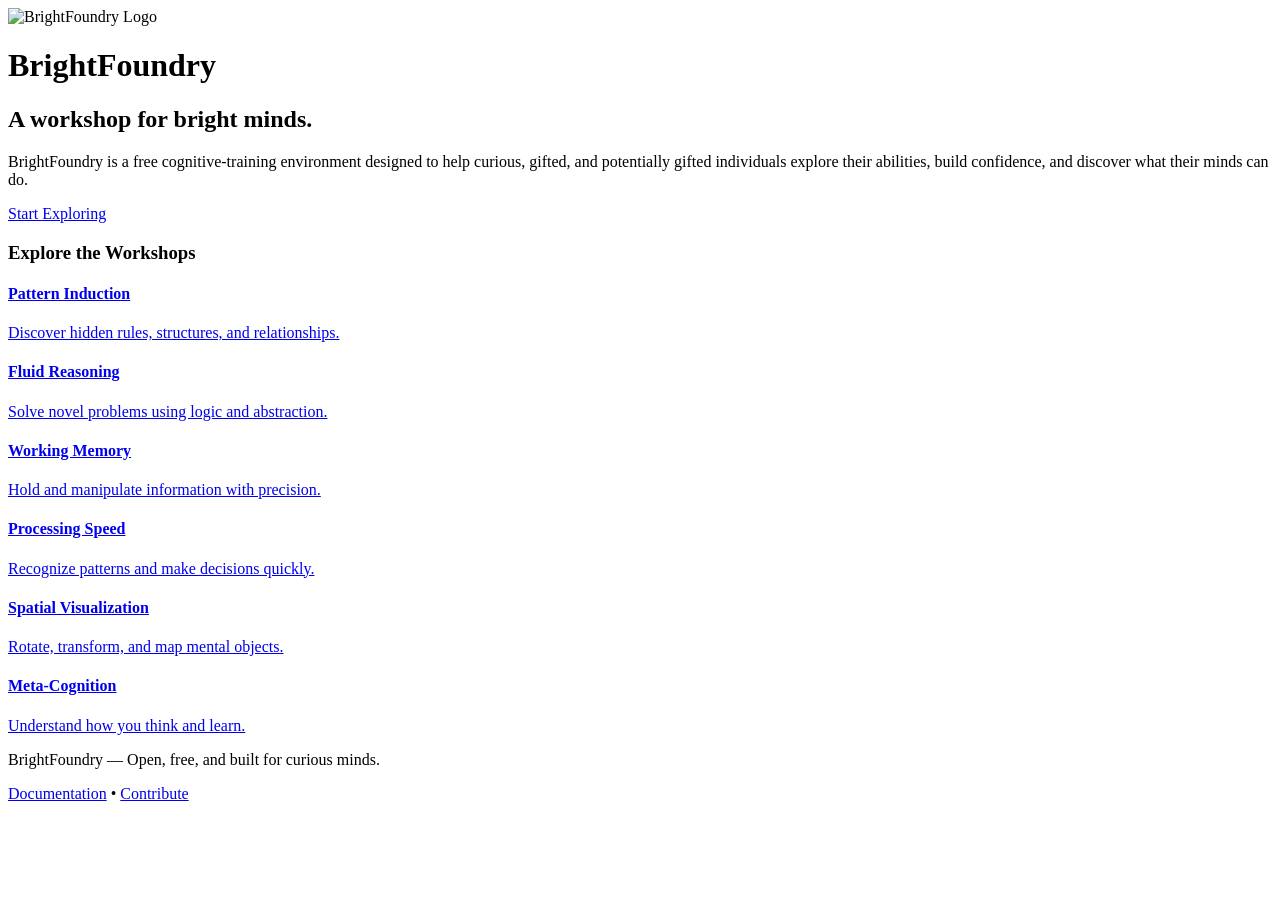
==== index.html @ 8a817776 "Add files via upload" ====
<!DOCTYPE html>
<html lang="en">
<head>
    <meta charset="UTF-8" />
    <meta name="viewport" content="width=device-width, initial-scale=1.0" />
    <title>BrightFoundry</title>
    <link rel="stylesheet" href="assets/css/global.css" />
    <link rel="stylesheet" href="assets/css/theme.css" />
</head>

<body>

    <!-- Header -->
    <header class="bf-header">
        <div class="logo">
            <img src="assets/img/logo/brightfoundry-logo.svg" alt="BrightFoundry Logo" />
            <h1>BrightFoundry</h1>
        </div>
    </header>

    <!-- Hero Section -->
    <section class="bf-hero">
        <h2>A workshop for bright minds.</h2>
        <p>
            BrightFoundry is a free cognitive‑training environment designed to help curious,
            gifted, and potentially gifted individuals explore their abilities, build confidence,
            and discover what their minds can do.
        </p>
        <a href="#modules" class="bf-cta">Start Exploring</a>
    </section>

    <!-- Modules Section -->
    <section id="modules" class="bf-modules">
        <h3>Explore the Workshops</h3>

        <div class="module-grid">

            <a class="module-card" href="modules/pattern-induction/index.html">
                <h4>Pattern Induction</h4>
                <p>Discover hidden rules, structures, and relationships.</p>
            </a>

            <a class="module-card" href="modules/fluid-reasoning/index.html">
                <h4>Fluid Reasoning</h4>
                <p>Solve novel problems using logic and abstraction.</p>
            </a>

            <a class="module-card" href="modules/working-memory/index.html">
                <h4>Working Memory</h4>
                <p>Hold and manipulate information with precision.</p>
            </a>

            <a class="module-card" href="modules/processing-speed/index.html">
                <h4>Processing Speed</h4>
                <p>Recognize patterns and make decisions quickly.</p>
            </a>

            <a class="module-card" href="modules/spatial-visualization/index.html">
                <h4>Spatial Visualization</h4>
                <p>Rotate, transform, and map mental objects.</p>
            </a>

            <a class="module-card" href="modules/meta-cognition/index.html">
                <h4>Meta‑Cognition</h4>
                <p>Understand how you think and learn.</p>
            </a>

        </div>
    </section>

    <!-- Footer -->
    <footer class="bf-footer">
        <p>BrightFoundry — Open, free, and built for curious minds.</p>
        <p><a href="docs/overview.md">Documentation</a> • <a href="docs/contributing.md">Contribute</a></p>
    </footer>

</body>
</html>
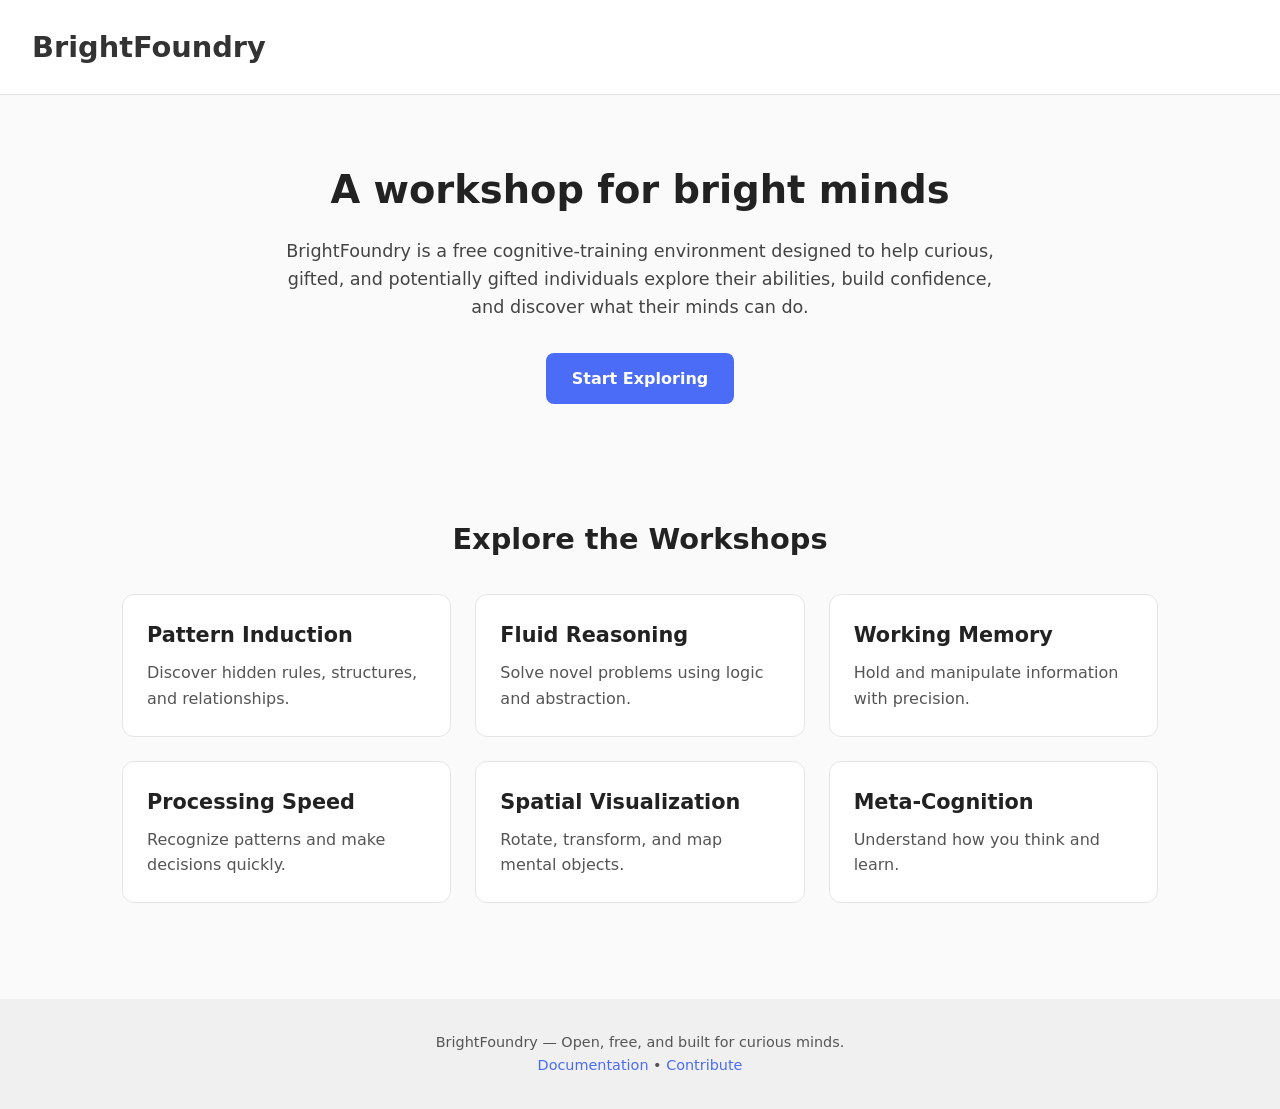
==== commit 852255ab: "Add files via upload" ====
--- a/index.html
+++ b/index.html
@@ -5,7 +5,6 @@
     <meta name="viewport" content="width=device-width, initial-scale=1.0" />
     <title>BrightFoundry</title>
     <link rel="stylesheet" href="assets/css/global.css" />
-    <link rel="stylesheet" href="assets/css/theme.css" />
 </head>
 
 <body>
@@ -13,14 +12,13 @@
     <!-- Header -->
     <header class="bf-header">
         <div class="logo">
-            <img src="assets/img/logo/brightfoundry-logo.svg" alt="BrightFoundry Logo" />
             <h1>BrightFoundry</h1>
         </div>
     </header>
 
     <!-- Hero Section -->
     <section class="bf-hero">
-        <h2>A workshop for bright minds.</h2>
+        <h2>A workshop for bright minds</h2>
         <p>
             BrightFoundry is a free cognitive‑training environment designed to help curious,
             gifted, and potentially gifted individuals explore their abilities, build confidence,
--- a/assets/css/global.css
+++ b/assets/css/global.css
@@ -0,0 +1,134 @@
+/* ------------------------------
+   Global Reset
+------------------------------ */
+* {
+    margin: 0;
+    padding: 0;
+    box-sizing: border-box;
+}
+
+body {
+    font-family: system-ui, sans-serif;
+    background: #fafafa;
+    color: #222;
+    line-height: 1.6;
+}
+
+/* ------------------------------
+   Header
+------------------------------ */
+.bf-header {
+    padding: 1.5rem 2rem;
+    background: #ffffff;
+    border-bottom: 1px solid #e5e5e5;
+}
+
+.bf-header .logo h1 {
+    font-size: 1.8rem;
+    font-weight: 700;
+    color: #333;
+}
+
+/* ------------------------------
+   Hero Section
+------------------------------ */
+.bf-hero {
+    text-align: center;
+    padding: 4rem 2rem;
+    max-width: 800px;
+    margin: 0 auto;
+}
+
+.bf-hero h2 {
+    font-size: 2.4rem;
+    margin-bottom: 1rem;
+    font-weight: 700;
+}
+
+.bf-hero p {
+    font-size: 1.1rem;
+    margin-bottom: 2rem;
+    color: #444;
+}
+
+.bf-cta {
+    display: inline-block;
+    padding: 0.8rem 1.6rem;
+    background: #4a6cf7;
+    color: #fff;
+    border-radius: 8px;
+    text-decoration: none;
+    font-weight: 600;
+    transition: background 0.2s ease;
+}
+
+.bf-cta:hover {
+    background: #3d5be0;
+}
+
+/* ------------------------------
+   Modules Section
+------------------------------ */
+.bf-modules {
+    padding: 3rem 2rem;
+    max-width: 1100px;
+    margin: 0 auto;
+}
+
+.bf-modules h3 {
+    text-align: center;
+    font-size: 1.8rem;
+    margin-bottom: 2rem;
+}
+
+.module-grid {
+    display: grid;
+    grid-template-columns: repeat(auto-fit, minmax(260px, 1fr));
+    gap: 1.5rem;
+}
+
+.module-card {
+    background: #ffffff;
+    padding: 1.5rem;
+    border-radius: 12px;
+    text-decoration: none;
+    color: #222;
+    border: 1px solid #e5e5e5;
+    transition: transform 0.15s ease, box-shadow 0.15s ease;
+}
+
+.module-card:hover {
+    transform: translateY(-4px);
+    box-shadow: 0 6px 18px rgba(0,0,0,0.08);
+}
+
+.module-card h4 {
+    font-size: 1.3rem;
+    margin-bottom: 0.5rem;
+    font-weight: 600;
+}
+
+.module-card p {
+    color: #555;
+}
+
+/* ------------------------------
+   Footer
+------------------------------ */
+.bf-footer {
+    text-align: center;
+    padding: 2rem;
+    margin-top: 3rem;
+    background: #f0f0f0;
+    color: #555;
+    font-size: 0.9rem;
+}
+
+.bf-footer a {
+    color: #4a6cf7;
+    text-decoration: none;
+}
+
+.bf-footer a:hover {
+    text-decoration: underline;
+}
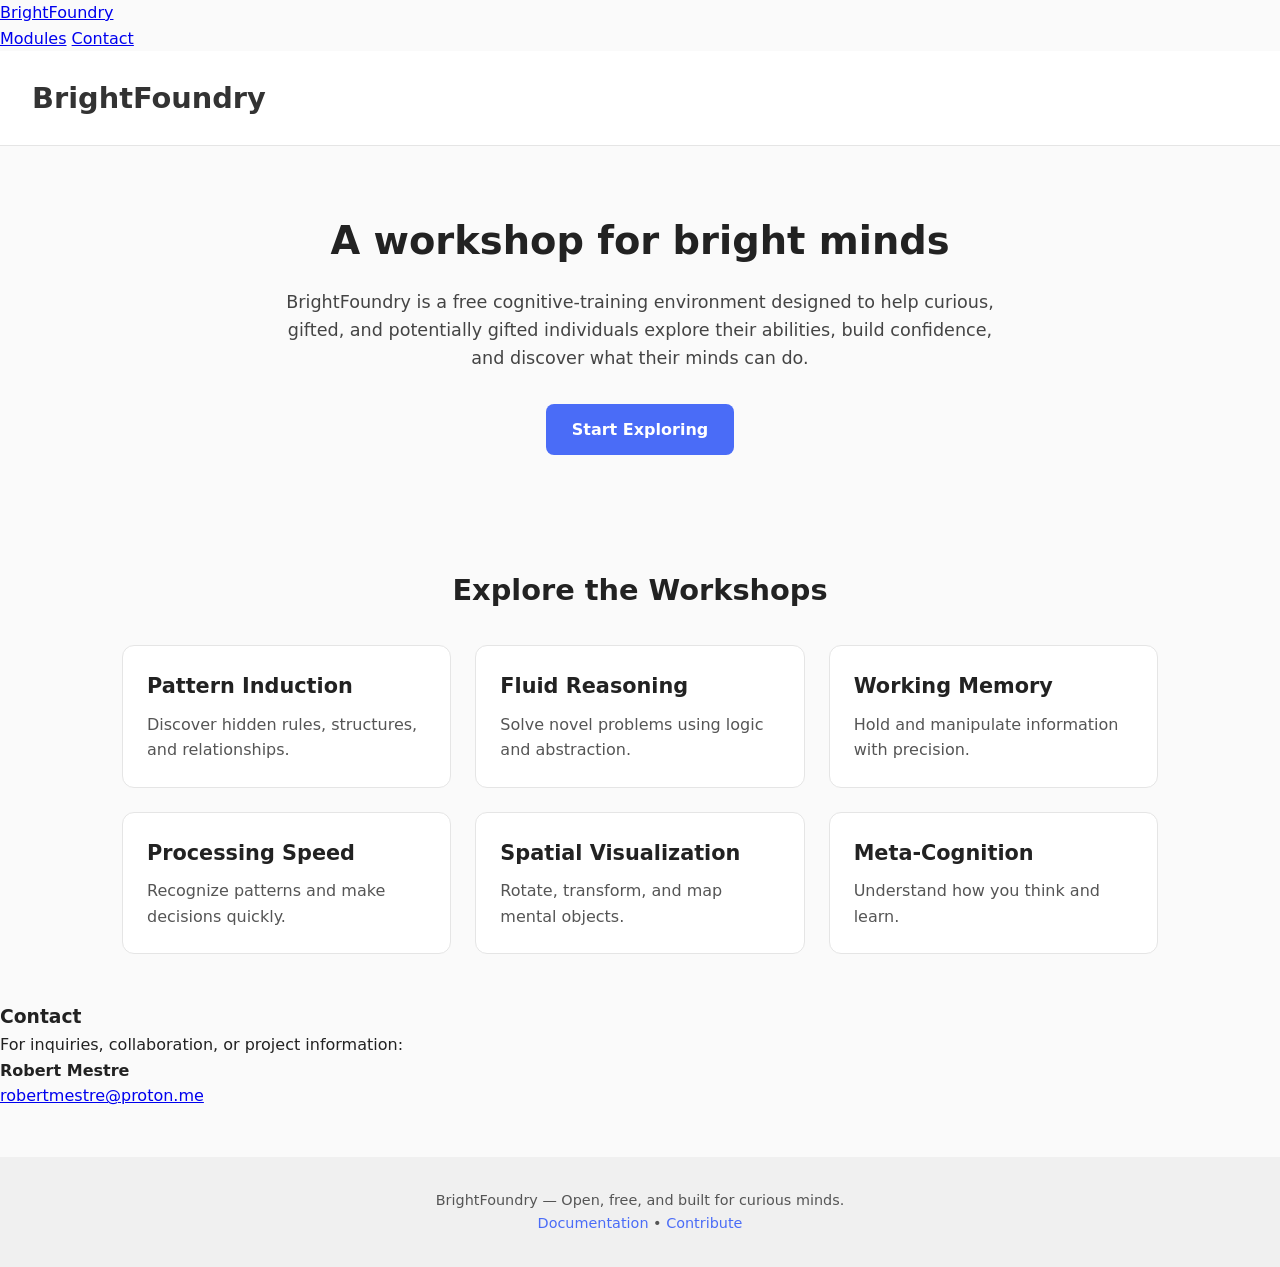
==== commit 7ff160a2: "Add files via upload" ====
--- a/index.html
+++ b/index.html
@@ -8,6 +8,17 @@
 </head>
 
 <body>
+
+    <!-- Global Navigation -->
+    <nav class="bf-nav">
+        <div class="nav-left">
+            <a href="index.html" class="nav-logo">BrightFoundry</a>
+        </div>
+        <div class="nav-right">
+            <a href="#modules">Modules</a>
+            <a href="#contact">Contact</a>
+        </div>
+    </nav>
 
     <!-- Header -->
     <header class="bf-header">
@@ -66,6 +77,14 @@
         </div>
     </section>
 
+    <!-- Contact Section -->
+    <section id="contact" class="bf-contact">
+        <h3>Contact</h3>
+        <p>For inquiries, collaboration, or project information:</p>
+        <p><strong>Robert Mestre</strong></p>
+        <p><a href="mailto:robertmestre@proton.me">robertmestre@proton.me</a></p>
+    </section>
+
     <!-- Footer -->
     <footer class="bf-footer">
         <p>BrightFoundry — Open, free, and built for curious minds.</p>
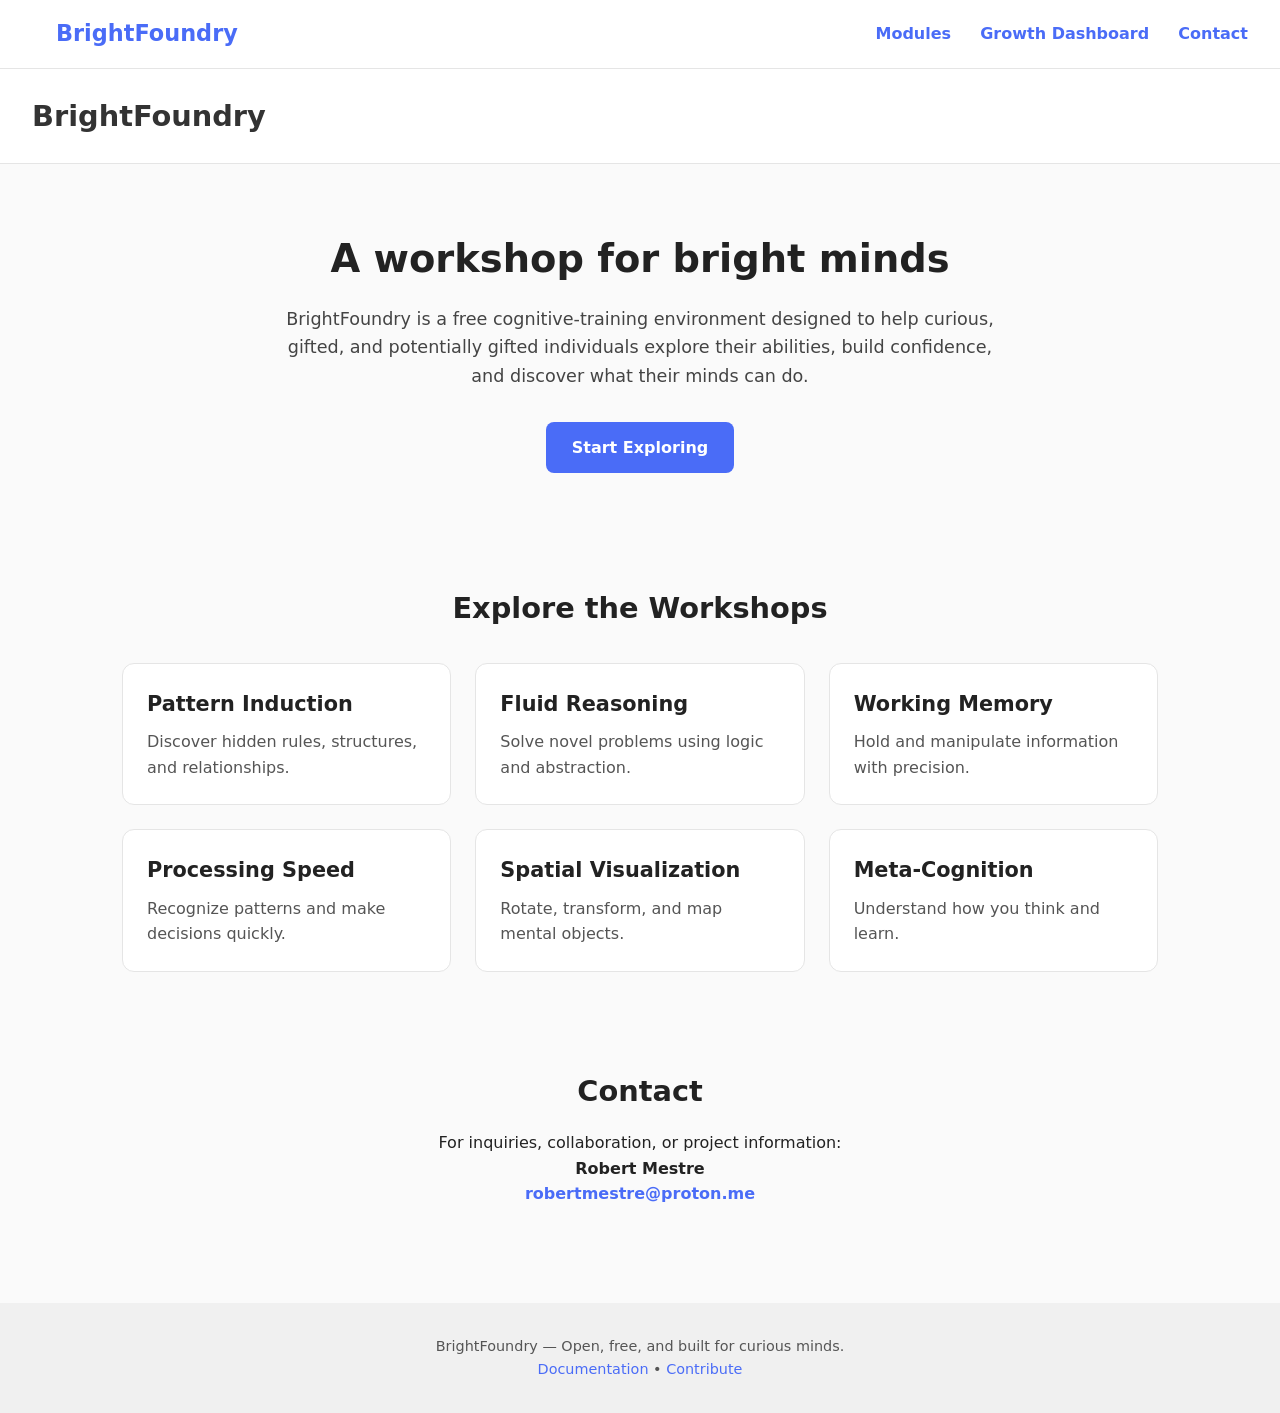
==== commit 317ccdca: "Add files via upload" ====
--- a/index.html
+++ b/index.html
@@ -16,6 +16,7 @@
         </div>
         <div class="nav-right">
             <a href="#modules">Modules</a>
+            <a href="growth/growth.html">Growth Dashboard</a>
             <a href="#contact">Contact</a>
         </div>
     </nav>
--- a/assets/css/global.css
+++ b/assets/css/global.css
@@ -12,6 +12,39 @@
     background: #fafafa;
     color: #222;
     line-height: 1.6;
+}
+
+/* ------------------------------
+   Global Navigation Bar
+------------------------------ */
+.bf-nav {
+    display: flex;
+    justify-content: space-between;
+    align-items: center;
+    padding: 1rem 2rem;
+    background: #ffffff;
+    border-bottom: 1px solid #e5e5e5;
+    position: sticky;
+    top: 0;
+    z-index: 1000;
+}
+
+.nav-logo {
+    font-size: 1.4rem;
+    font-weight: 700;
+    color: #333;
+    text-decoration: none;
+}
+
+.bf-nav a {
+    margin-left: 1.5rem;
+    text-decoration: none;
+    color: #4a6cf7;
+    font-weight: 600;
+}
+
+.bf-nav a:hover {
+    text-decoration: underline;
 }
 
 /* ------------------------------
@@ -113,6 +146,31 @@
 }
 
 /* ------------------------------
+   Contact Section
+------------------------------ */
+.bf-contact {
+    padding: 3rem 2rem;
+    max-width: 800px;
+    margin: 0 auto;
+    text-align: center;
+}
+
+.bf-contact h3 {
+    font-size: 1.8rem;
+    margin-bottom: 1rem;
+}
+
+.bf-contact a {
+    color: #4a6cf7;
+    text-decoration: none;
+    font-weight: 600;
+}
+
+.bf-contact a:hover {
+    text-decoration: underline;
+}
+
+/* ------------------------------
    Footer
 ------------------------------ */
 .bf-footer {
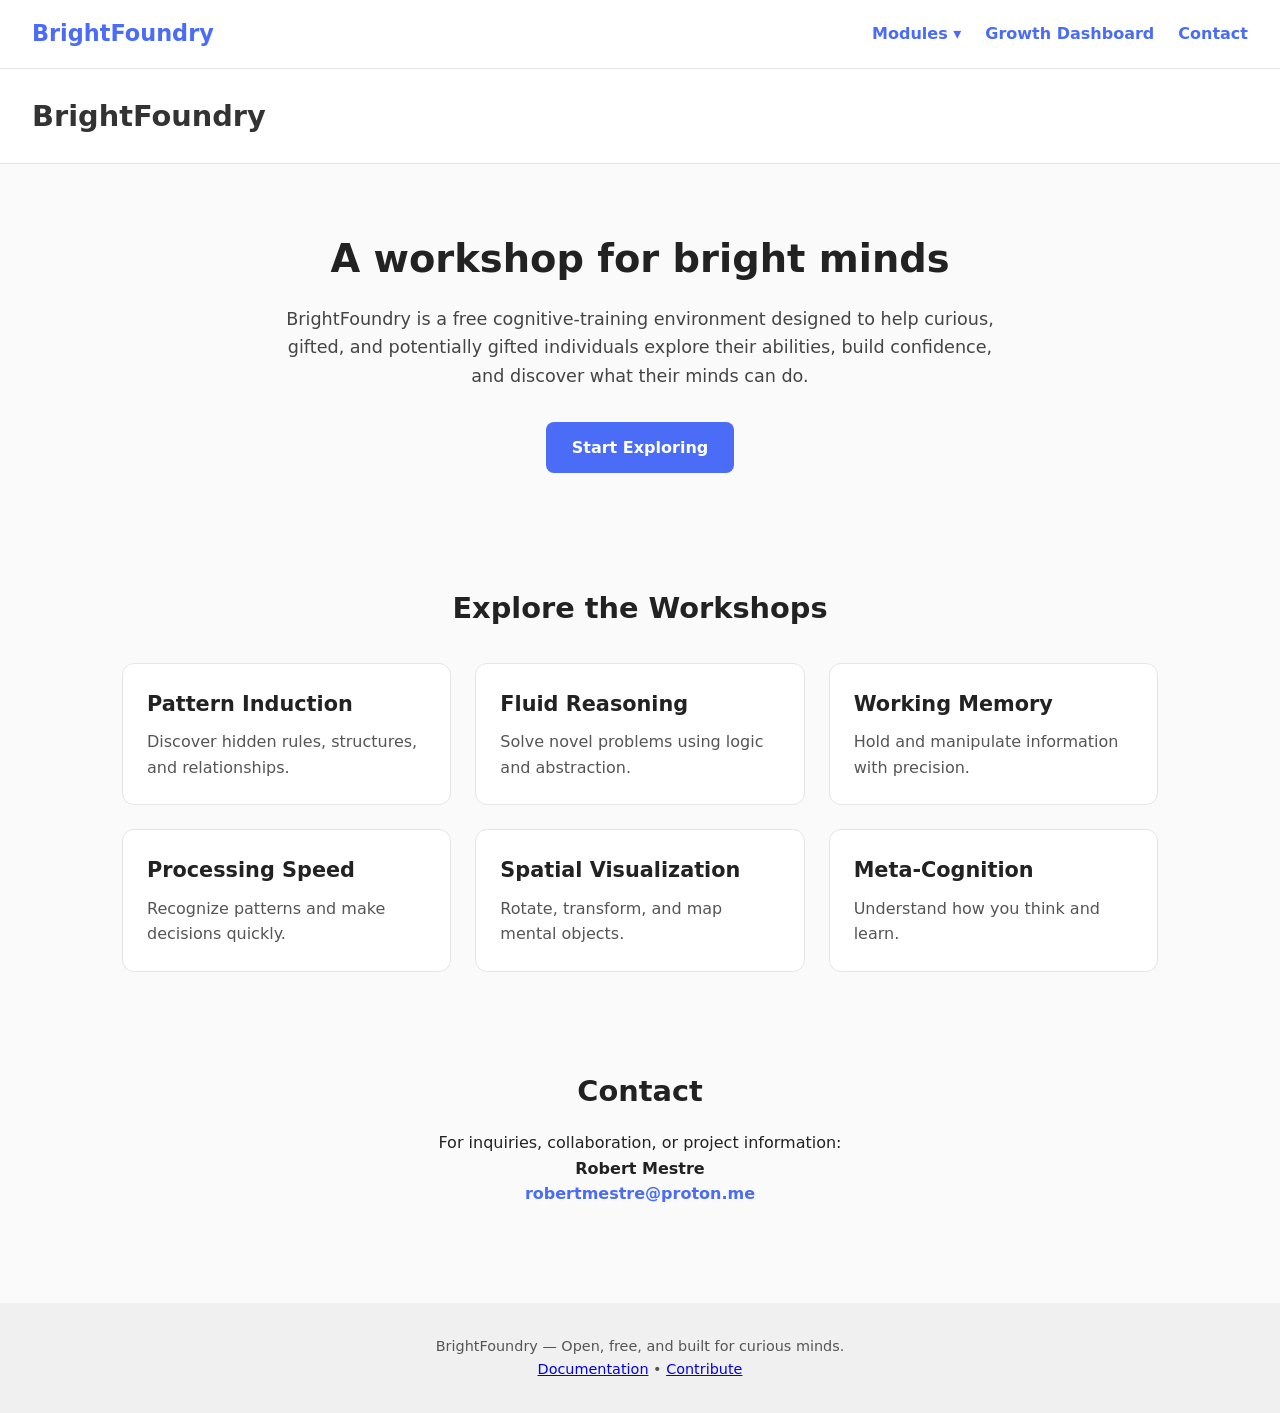
==== commit ac0f078c: "Add files via upload" ====
--- a/index.html
+++ b/index.html
@@ -14,8 +14,22 @@
         <div class="nav-left">
             <a href="index.html" class="nav-logo">BrightFoundry</a>
         </div>
+
         <div class="nav-right">
-            <a href="#modules">Modules</a>
+
+            <!-- Dropdown Menu -->
+            <div class="dropdown">
+                <span class="dropdown-toggle">Modules ▾</span>
+                <div class="dropdown-menu">
+                    <a href="modules/pattern-induction/index.html">Pattern Induction</a>
+                    <a href="modules/fluid-reasoning/index.html">Fluid Reasoning</a>
+                    <a href="modules/working-memory/index.html">Working Memory</a>
+                    <a href="modules/processing-speed/index.html">Processing Speed</a>
+                    <a href="modules/spatial-visualization/index.html">Spatial Visualization</a>
+                    <a href="modules/meta-cognition/index.html">Meta‑Cognition</a>
+                </div>
+            </div>
+
             <a href="growth/growth.html">Growth Dashboard</a>
             <a href="#contact">Contact</a>
         </div>
--- a/assets/css/global.css
+++ b/assets/css/global.css
@@ -36,8 +36,14 @@
     text-decoration: none;
 }
 
+/* Right side links */
+.nav-right {
+    display: flex;
+    align-items: center;
+    gap: 1.5rem;
+}
+
 .bf-nav a {
-    margin-left: 1.5rem;
     text-decoration: none;
     color: #4a6cf7;
     font-weight: 600;
@@ -45,6 +51,49 @@
 
 .bf-nav a:hover {
     text-decoration: underline;
+}
+
+/* ------------------------------
+   Dropdown Menu
+------------------------------ */
+.dropdown {
+    position: relative;
+}
+
+.dropdown-toggle {
+    cursor: pointer;
+    color: #4a6cf7;
+    font-weight: 600;
+}
+
+.dropdown-menu {
+    position: absolute;
+    top: 2.4rem;
+    left: 0;
+    background: #ffffff;
+    border: 1px solid #e5e5e5;
+    border-radius: 8px;
+    padding: 0.5rem 0;
+    min-width: 200px;
+    display: none;
+    box-shadow: 0 6px 18px rgba(0,0,0,0.08);
+}
+
+.dropdown-menu a {
+    display: block;
+    padding: 0.6rem 1rem;
+    color: #333;
+    text-decoration: none;
+    font-weight: 500;
+}
+
+.dropdown-menu a:hover {
+    background: #eef3ff;
+}
+
+/* Show dropdown on hover */
+.dropdown:hover .dropdown-menu {
+    display: block;
 }
 
 /* ------------------------------
@@ -180,13 +229,4 @@
     background: #f0f0f0;
     color: #555;
     font-size: 0.9rem;
-}
-
-.bf-footer a {
-    color: #4a6cf7;
-    text-decoration: none;
-}
-
-.bf-footer a:hover {
-    text-decoration: underline;
 }
